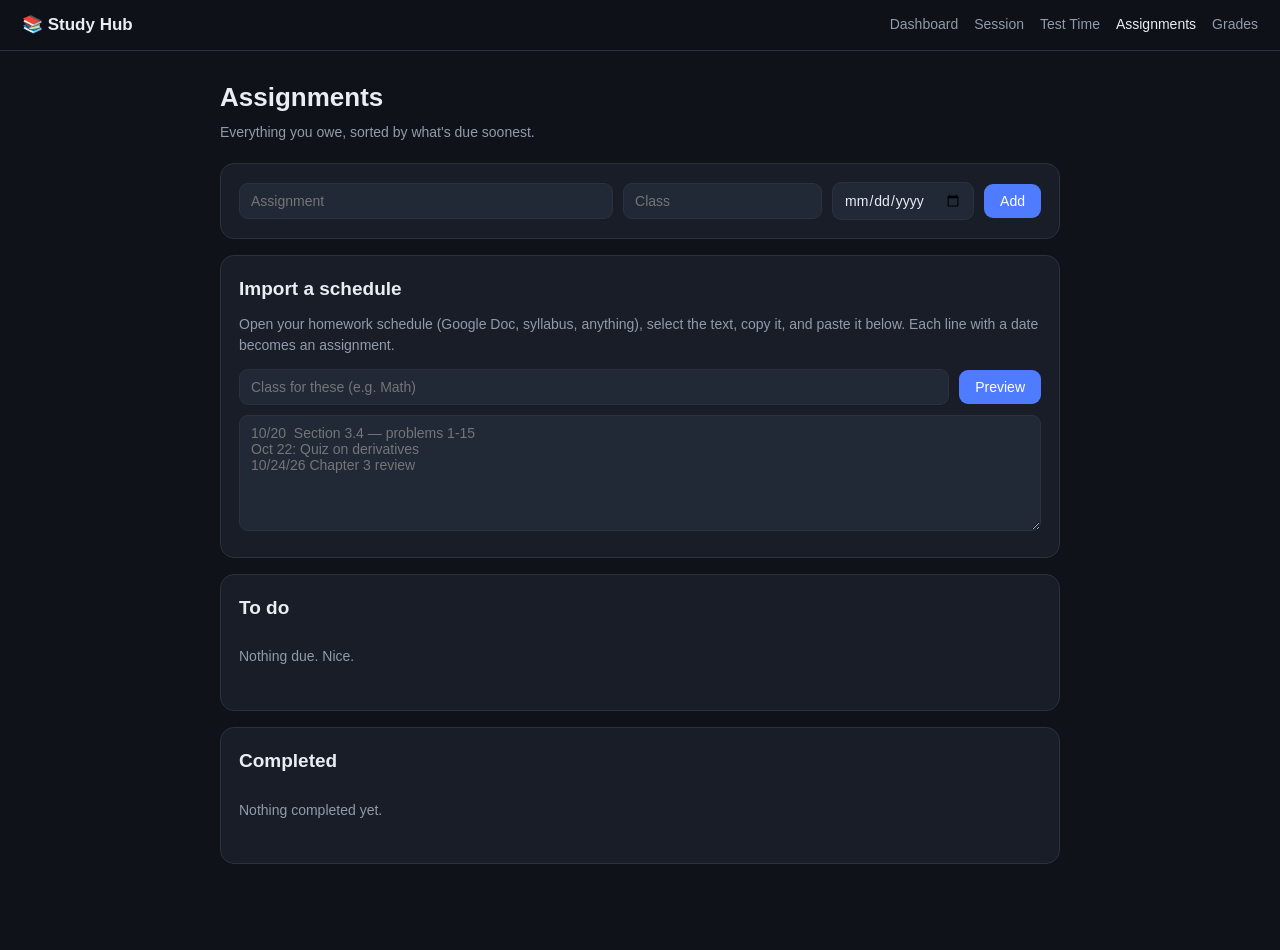
==== assignments.html @ 16845258 "Add Study Hub: dashboard, session planner, test timer, assignments, grades" ====
<!DOCTYPE html>
<html lang="en">
<head>
<meta charset="UTF-8">
<meta name="viewport" content="width=device-width, initial-scale=1.0">
<title>Study Hub — Assignments</title>
<link rel="stylesheet" href="style.css">
</head>
<body>

<nav>
  <a class="logo" href="index.html">📚 Study Hub</a>
  <div class="links">
    <a href="index.html">Dashboard</a>
    <a href="planner.html">Session</a>
    <a href="testtime.html">Test Time</a>
    <a href="assignments.html">Assignments</a>
    <a href="grades.html">Grades</a>
  </div>
</nav>

<main>
  <h1>Assignments</h1>
  <p class="sub">Everything you owe, sorted by what's due soonest.</p>

  <div class="panel">
    <div class="row">
      <label class="sr-only" for="title">Assignment</label>
      <input type="text" id="title" placeholder="Assignment" style="flex:2; min-width:170px;">
      <label class="sr-only" for="className">Class</label>
      <input type="text" id="className" placeholder="Class" style="flex:1; min-width:110px;">
      <label class="sr-only" for="due">Due date</label>
      <input type="date" id="due">
      <button id="add">Add</button>
    </div>
  </div>

  <!-- ============ SCHEDULE IMPORTER ============ -->
  <div class="panel">
    <h2>Import a schedule</h2>
    <p class="sub" style="margin-bottom:12px;">
      Open your homework schedule (Google Doc, syllabus, anything), select the text, copy it,
      and paste it below. Each line with a date becomes an assignment.
    </p>

    <div class="row" style="margin-bottom:10px;">
      <label class="sr-only" for="importClass">Class for imported items</label>
      <input type="text" id="importClass" placeholder="Class for these (e.g. Math)" style="flex:1; min-width:170px;">
      <button id="parseBtn">Preview</button>
    </div>

    <label class="sr-only" for="importText">Paste your schedule</label>
    <textarea id="importText" rows="6" style="width:100%;"
      placeholder="10/20  Section 3.4 — problems 1-15&#10;Oct 22: Quiz on derivatives&#10;10/24/26 Chapter 3 review"></textarea>

    <div id="previewWrap" style="display:none; margin-top:14px;">
      <div id="previewBody"></div>
      <div class="row" style="margin-top:12px;">
        <button id="importBtn">Import selected</button>
        <button class="ghost" id="cancelImport">Cancel</button>
      </div>
    </div>
  </div>

  <div class="panel">
    <h2>To do</h2>
    <div id="todo"></div>
  </div>

  <div class="panel">
    <h2>Completed</h2>
    <div id="done"></div>
  </div>
</main>

<script src="storage.js"></script>
<script src="ui.js"></script>
<script>
let items = load(KEYS.assignments, []);

/* ===================== LIST ===================== */
function render() {
  items.sort((a, b) => (a.due || "9999").localeCompare(b.due || "9999"));

  const todoEl = document.getElementById("todo");
  const doneEl = document.getElementById("done");
  todoEl.innerHTML = ""; doneEl.innerHTML = "";

  const todo = items.filter(i => !i.done);
  const done = items.filter(i => i.done);

  if (todo.length === 0) todoEl.innerHTML = `<p class="empty">Nothing due. Nice.</p>`;
  if (done.length === 0) doneEl.innerHTML = `<p class="empty">Nothing completed yet.</p>`;

  todo.forEach(item => todoEl.appendChild(rowFor(item)));
  done.forEach(item => doneEl.appendChild(rowFor(item)));

  save(KEYS.assignments, items);
}

function rowFor(item) {
  const row = document.createElement("div");
  row.className = "item" + (item.done ? " done" : "");

  let pill = "";
  if (item.due && !item.done) {
    const d = daysUntil(item.due);
    if (d < 0)        pill = `<span class="pill late">${-d}d overdue</span>`;
    else if (d === 0) pill = `<span class="pill late">Due today</span>`;
    else if (d <= 3)  pill = `<span class="pill soon">${d}d left</span>`;
    else              pill = `<span class="pill ok">${d}d left</span>`;
  }

  row.innerHTML = `
    <input type="checkbox" ${item.done ? "checked" : ""} data-check="${item.id}"
           aria-label="Mark ${escapeHtml(item.title)} complete">
    <div class="grow">
      <div class="title">${escapeHtml(item.title)}</div>
      <div class="meta">${escapeHtml(item.className || "—")}${item.due ? " · " + prettyDate(item.due) : ""}</div>
    </div>
    ${pill}
    <button class="danger" data-del="${item.id}" aria-label="Delete assignment">✕</button>`;
  return row;
}

/* ===================== ADD ===================== */
document.getElementById("add").addEventListener("click", add);
document.getElementById("title").addEventListener("keydown", e => { if (e.key === "Enter") add(); });

async function add() {
  const titleEl = document.getElementById("title");
  const title = titleEl.value.trim();
  if (!title) { await uiAlert("Name the assignment first."); titleEl.focus(); return; }
  items.push({
    id: uid(),
    title,
    className: document.getElementById("className").value.trim(),
    due: document.getElementById("due").value,
    done: false
  });
  titleEl.value = "";
  titleEl.focus();
  render();
  uiToast("Assignment added", "good");
}

document.body.addEventListener("click", async e => {
  const el = e.target;
  if (el.dataset.check !== undefined) {
    const item = items.find(i => i.id === el.dataset.check);
    if (item) item.done = el.checked;
    render();
  }
  if (el.dataset.del !== undefined) {
    const item = items.find(i => i.id === el.dataset.del);
    if (item && await uiConfirm(`Delete "${item.title}"?`, "Delete assignment", "Delete")) {
      items = items.filter(i => i.id !== el.dataset.del);
      render();
      uiToast("Deleted");
    }
  }
});

/* ============================================================
   SCHEDULE PARSER

   Takes pasted text and pulls a date + a label out of each line.
   Handles the formats a homework schedule actually uses:
     10/20            10/20/26          2026-10-20
     Oct 20           October 20        Mon 10/20 — Section 3.4
   ============================================================ */
const MONTHS = { jan:1, feb:2, mar:3, apr:4, may:5, jun:6,
                 jul:7, aug:8, sep:9, oct:10, nov:11, dec:12 };

function pad(n) { return String(n).padStart(2, "0"); }
function isoFrom(y, m, d) { return `${y}-${pad(m)}-${pad(d)}`; }

/* A schedule usually has no year on it. If the date already
   passed months ago it almost certainly means next year
   (a spring semester listed in the fall), so shift it. */
function inferYear(month, day) {
  const now = new Date();
  let year = now.getFullYear();
  const diffDays = (new Date(year, month - 1, day) - now) / 86400000;
  if (diffDays < -180) year += 1;
  else if (diffDays > 300) year -= 1;
  return year;
}

function validDate(y, m, d) {
  if (m < 1 || m > 12 || d < 1 || d > 31) return false;
  const dt = new Date(y, m - 1, d);
  return dt.getMonth() === m - 1 && dt.getDate() === d;   // rejects Feb 30 etc.
}

function parseLine(line) {
  const raw = line.trim();
  if (!raw) return null;

  let date = null, matched = "";

  // 1) ISO  2026-10-20
  let m = raw.match(/\b(\d{4})-(\d{1,2})-(\d{1,2})\b/);
  if (m && validDate(+m[1], +m[2], +m[3])) {
    date = isoFrom(+m[1], +m[2], +m[3]); matched = m[0];
  }

  // 2) Numeric  10/20  or  10/20/26
  if (!date) {
    m = raw.match(/\b(\d{1,2})\/(\d{1,2})(?:\/(\d{2,4}))?\b/);
    if (m) {
      const mo = +m[1], d = +m[2];
      const y = m[3] ? (+m[3] < 100 ? 2000 + +m[3] : +m[3]) : inferYear(mo, d);
      if (validDate(y, mo, d)) { date = isoFrom(y, mo, d); matched = m[0]; }
    }
  }

  // 3) Month name  Oct 20 / October 20
  if (!date) {
    m = raw.match(/\b(jan|feb|mar|apr|may|jun|jul|aug|sep|oct|nov|dec)[a-z]*\.?\s+(\d{1,2})\b/i);
    if (m) {
      const mo = MONTHS[m[1].toLowerCase()], d = +m[2];
      const y = inferYear(mo, d);
      if (validDate(y, mo, d)) { date = isoFrom(y, mo, d); matched = m[0]; }
    }
  }

  if (!date) return null;   // no date on this line — skip it

  // Whatever is left over, cleaned up, becomes the label.
  const label = raw
    .replace(matched, " ")
    .replace(/\b(mon|tue|tues|wed|wedn|thu|thur|thurs|fri|sat|sun)[a-z]*\.?/i, " ")
    .replace(/\s+/g, " ")
    .replace(/^[\s\-–—:,.|•*]+/, "")
    .replace(/[\s\-–—:,.|]+$/, "")
    .trim();

  if (!label) return null;  // a bare date with no description isn't useful
  return { date, label };
}

/* ===================== IMPORT UI ===================== */
let parsed = [];

document.getElementById("parseBtn").addEventListener("click", async () => {
  const text = document.getElementById("importText").value;

  if (/^\s*https?:\/\//.test(text.trim())) {
    await uiAlert(
      "Paste the schedule's text, not its link. A web page can't read a Google Doc " +
      "directly — open the doc, select all, copy, and paste it here.",
      "Paste the text instead"
    );
    return;
  }

  parsed = text.split("\n").map(parseLine).filter(Boolean);

  if (parsed.length === 0) {
    await uiAlert(
      "No dates found. Each line needs a date like 10/20, Oct 20, or 2026-10-20, " +
      "followed by what's due.",
      "Nothing to import"
    );
    return;
  }

  document.getElementById("previewBody").innerHTML = `
    <p class="sub" style="margin:0 0 4px;">Found ${parsed.length} item${parsed.length === 1 ? "" : "s"}. Uncheck anything you don't want.</p>
    <table class="preview">
      <tr><th style="width:28px;"></th><th style="width:90px;">Due</th><th>Assignment</th></tr>
      ${parsed.map((p, i) => `
        <tr>
          <td><input type="checkbox" data-row="${i}" checked aria-label="Import ${escapeHtml(p.label)}"></td>
          <td>${prettyDate(p.date)}</td>
          <td>${escapeHtml(p.label)}</td>
        </tr>`).join("")}
    </table>`;
  document.getElementById("previewWrap").style.display = "block";
});

document.getElementById("cancelImport").addEventListener("click", () => {
  document.getElementById("previewWrap").style.display = "none";
  parsed = [];
});

document.getElementById("importBtn").addEventListener("click", () => {
  const className = document.getElementById("importClass").value.trim();
  const picked = [...document.querySelectorAll("[data-row]:checked")].map(c => parsed[+c.dataset.row]);

  let added = 0, skipped = 0;
  picked.forEach(p => {
    // Don't create the same assignment twice if you import again.
    const exists = items.some(i => i.title === p.label && i.due === p.date);
    if (exists) { skipped++; return; }
    items.push({ id: uid(), title: p.label, className, due: p.date, done: false });
    added++;
  });

  document.getElementById("previewWrap").style.display = "none";
  document.getElementById("importText").value = "";
  parsed = [];
  render();

  uiToast(
    `Imported ${added}` + (skipped ? ` · skipped ${skipped} duplicate${skipped === 1 ? "" : "s"}` : ""),
    added ? "good" : null
  );
});

render();
</script>
</body>
</html>
---- style.css ----
:root{
  --bg:#0f1218; --panel:#181d27; --panel2:#212836; --text:#e9edf4; --muted:#929bab;
  --accent:#4f7cff; --good:#35c48a; --warn:#f0b429; --bad:#f2616b; --border:#2a3240;
}
*{box-sizing:border-box;}
body{margin:0; font-family:-apple-system,BlinkMacSystemFont,"Segoe UI",Roboto,Helvetica,Arial,sans-serif;
  background:var(--bg); color:var(--text); line-height:1.55;}
a{color:var(--accent); text-decoration:none;}

nav{position:sticky; top:0; z-index:10; background:rgba(15,18,24,.92); backdrop-filter:blur(8px);
  border-bottom:1px solid var(--border); display:flex; align-items:center; gap:18px; padding:12px 22px;}
nav .logo{font-weight:700; font-size:17px; color:var(--text);}
nav .links{display:flex; gap:16px; margin-left:auto; flex-wrap:wrap;}
nav .links a{color:var(--muted); font-size:14px;}
nav .links a:hover, nav .links a.active{color:var(--text);}

main{max-width:880px; margin:0 auto; padding:26px 20px 70px;}
h1{font-size:26px; margin:0 0 4px;}
h2{font-size:19px; margin:0 0 10px;}
.sub{color:var(--muted); font-size:14px; margin:0 0 20px;}

.panel{background:var(--panel); border:1px solid var(--border); border-radius:14px; padding:18px; margin-bottom:16px;}
.row{display:flex; gap:10px; flex-wrap:wrap; align-items:center;}
.grid{display:grid; gap:12px;}
.stats{grid-template-columns:repeat(auto-fit,minmax(140px,1fr));}
.stat{background:var(--panel2); border-radius:12px; padding:14px 16px;}
.stat .label{color:var(--muted); font-size:12.5px;}
.stat .value{font-size:26px; font-weight:700; margin-top:2px;}

input, select, button, textarea{font-family:inherit; font-size:14px;}
input[type=text], input[type=number], input[type=date], select, textarea{
  background:var(--panel2); color:var(--text); border:1px solid var(--border);
  border-radius:9px; padding:9px 11px;}
input:focus, select:focus, textarea:focus{outline:2px solid var(--accent); outline-offset:-1px;}
button{background:var(--accent); color:#fff; border:none; padding:9px 16px; border-radius:9px; cursor:pointer; font-weight:500;}
button:hover{filter:brightness(1.1);}
button.ghost{background:transparent; border:1px solid var(--border); color:var(--text);}
button.ghost:hover{border-color:var(--accent);}
button.danger{background:transparent; border:1px solid var(--border); color:var(--muted); padding:6px 10px;}
button.danger:hover{border-color:var(--bad); color:var(--bad);}
button:disabled{opacity:.45; cursor:not-allowed; filter:none;}

.item{display:flex; align-items:center; gap:12px; padding:11px 0; border-bottom:1px solid var(--border);}
.item:last-child{border-bottom:none;}
.item .grow{flex:1; min-width:0;}
.item .title{font-weight:500;}
.item .meta{color:var(--muted); font-size:12.5px;}
.item.done .title{text-decoration:line-through; color:var(--muted);}

.pill{display:inline-block; font-size:11.5px; padding:2px 9px; border-radius:20px;}
.pill.soon{background:#3a2f10; color:var(--warn);}
.pill.late{background:#3a1619; color:var(--bad);}
.pill.ok{background:#12301f; color:var(--good);}
.pill.ap{background:#1b2a4d; color:#8fb4ff;}

.empty{color:var(--muted); font-size:14px; padding:10px 0;}

/* Visible to screen readers only — used for labels on inputs
   that show a placeholder instead of a visible label. */
.sr-only{position:absolute; width:1px; height:1px; padding:0; margin:-1px;
  overflow:hidden; clip:rect(0,0,0,0); white-space:nowrap; border:0;}

/* Session runner */
.runner{text-align:center; padding:26px 16px;}
.runner .task{font-size:22px; font-weight:600; margin-bottom:6px;}
.runner .clock{font-size:70px; font-weight:700; letter-spacing:2px; font-variant-numeric:tabular-nums;}
.runner .upnext{color:var(--muted); font-size:14px; margin-top:8px;}
.bar{height:8px; background:var(--panel2); border-radius:20px; overflow:hidden; margin:16px 0;}
.bar > div{height:100%; background:var(--accent); width:0%; transition:width .3s;}

/* ===== Three-column layout (session page) ===== */
.cols{display:grid; grid-template-columns:230px minmax(0,1fr) 260px; gap:16px; align-items:start;}
@media(max-width:900px){ .cols{grid-template-columns:1fr;} }
main.wide{max-width:1180px;}
.side .panel{padding:14px;}
.side h2{font-size:15px;}
.side .meta{font-size:12px;}

/* Input with a unit label like "min" attached */
.with-unit{position:relative; display:inline-flex; align-items:center;}
.with-unit input{padding-right:40px; width:100%;}
.with-unit .unit{position:absolute; right:11px; color:var(--muted); font-size:12.5px; pointer-events:none;}

.chipwrap{display:flex; flex-wrap:wrap; gap:7px;}
.chip{background:var(--panel2); border:1px solid var(--border); color:var(--text);
  border-radius:20px; padding:6px 12px; font-size:13px; cursor:pointer;}
.chip:hover{border-color:var(--accent);}

.stack{display:flex; flex-direction:column; gap:9px;}
.stack select, .stack input{width:100%;}
.stack button{width:100%;}

/* Compact assignment card in the right sidebar */
.mini{border:1px solid var(--border); border-radius:10px; padding:10px; margin-bottom:9px;
  background:var(--panel2);}
.mini .title{font-size:13.5px; font-weight:500; line-height:1.3;}
.mini .meta{font-size:11.5px; color:var(--muted); margin:2px 0 8px;}
.mini .row{gap:6px; flex-wrap:nowrap;}
.mini .with-unit{flex:1;}
.mini input{padding:6px 8px; font-size:13px;}
.mini button{padding:6px 10px; font-size:13px;}

/* Inline grade editing */
select.inline{background:transparent; border:1px solid transparent; padding:3px 6px;
  border-radius:7px; color:var(--text); font-size:13px;}
select.inline:hover{border-color:var(--border); background:var(--panel2);}

/* ===== Dialogs and toasts ===== */
.overlay{position:fixed; inset:0; background:rgba(5,7,11,.66); backdrop-filter:blur(3px);
  display:flex; align-items:center; justify-content:center; padding:20px; z-index:100;
  animation:fade .15s ease;}
.overlay.leaving{opacity:0; transition:opacity .15s;}
.dialog{background:var(--panel); border:1px solid var(--border); border-radius:16px;
  padding:22px; width:100%; max-width:430px; max-height:80vh; overflow:auto;
  animation:pop .16s ease;}
.dialog h3{margin:0 0 10px; font-size:18px;}
.dialog-body p{margin:0 0 6px; color:var(--text); font-size:14.5px;}
.dialog-actions{display:flex; justify-content:flex-end; gap:9px; margin-top:18px;}
button.danger-solid{background:var(--bad);}
@keyframes fade{from{opacity:0}to{opacity:1}}
@keyframes pop{from{opacity:0; transform:translateY(8px) scale(.98)}to{opacity:1; transform:none}}

.choose-row{display:flex; gap:10px; align-items:flex-start; padding:9px 0;
  border-bottom:1px solid var(--border); cursor:pointer;}
.choose-row:last-child{border-bottom:none;}
.choose-label{display:block; font-size:14px;}
.choose-sub{display:block; font-size:12px; color:var(--muted);}

.toasts{position:fixed; bottom:20px; left:50%; transform:translateX(-50%);
  display:flex; flex-direction:column; gap:8px; z-index:200; align-items:center;}
.toast{background:var(--panel2); border:1px solid var(--border); color:var(--text);
  padding:10px 16px; border-radius:10px; font-size:13.5px; box-shadow:0 6px 20px rgba(0,0,0,.4);
  animation:pop .18s ease;}
.toast.good{border-color:var(--good);}
.toast.bad{border-color:var(--bad);}
.toast.leaving{opacity:0; transition:opacity .3s;}

/* Import preview table */
.preview{width:100%; border-collapse:collapse; font-size:13px; margin-top:10px;}
.preview th{text-align:left; color:var(--muted); font-weight:500; font-size:11.5px;
  text-transform:uppercase; padding:6px 4px; border-bottom:1px solid var(--border);}
.preview td{padding:7px 4px; border-bottom:1px solid var(--border);}
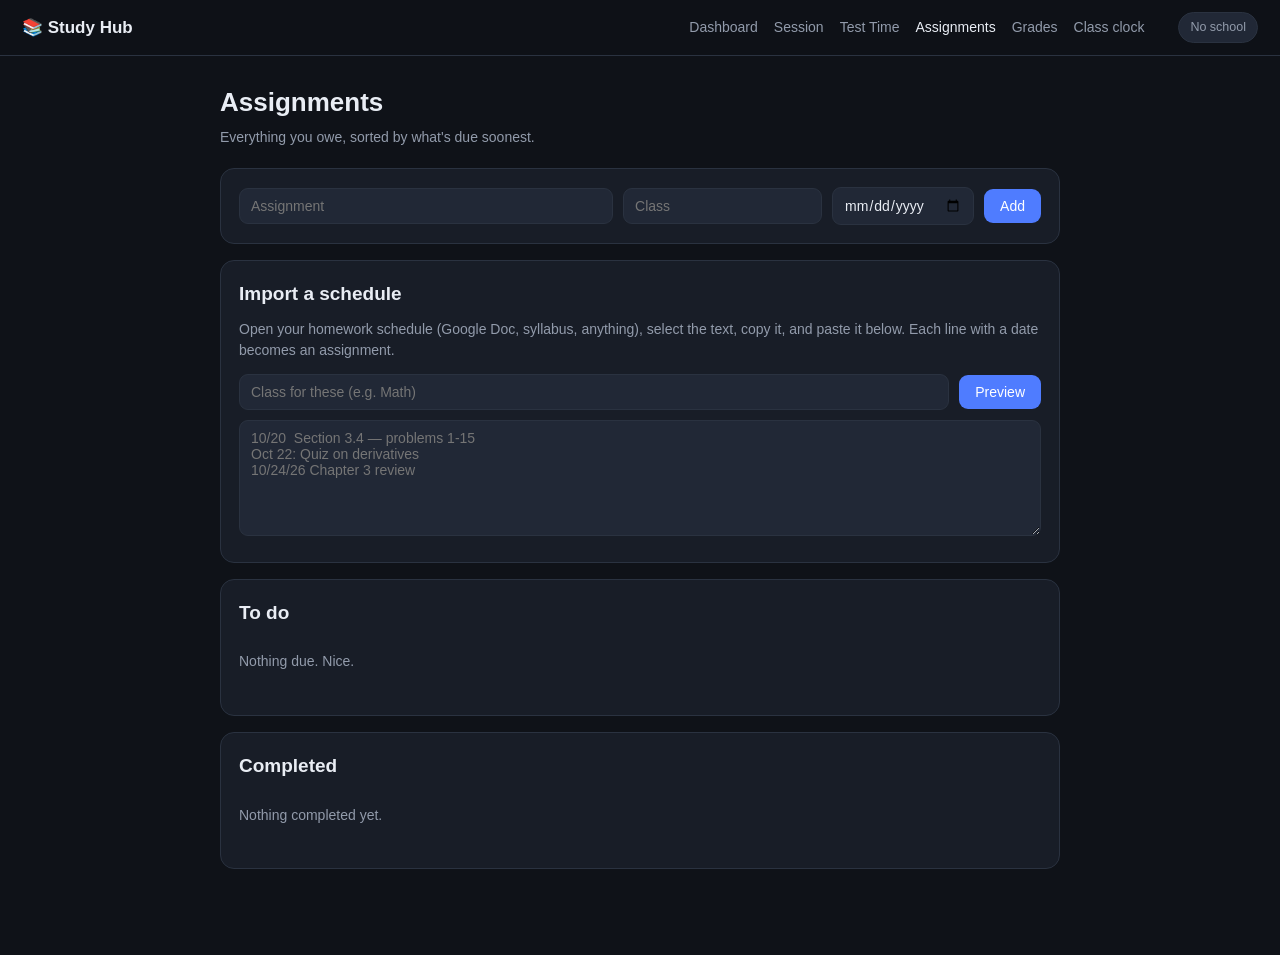
==== commit d513134e: "Add class clock with A/B rotation, period mapping, and nav countdown widget" ====
--- a/assignments.html
+++ b/assignments.html
@@ -16,6 +16,7 @@
     <a href="testtime.html">Test Time</a>
     <a href="assignments.html">Assignments</a>
     <a href="grades.html">Grades</a>
+    <a href="clock.html">Class clock</a>
   </div>
 </nav>
 
@@ -75,6 +76,7 @@
 
 <script src="storage.js"></script>
 <script src="ui.js"></script>
+<script src="schedule.js"></script>
 <script>
 let items = load(KEYS.assignments, []);
 
--- a/style.css
+++ b/style.css
@@ -135,6 +135,18 @@
 .toast.bad{border-color:var(--bad);}
 .toast.leaving{opacity:0; transition:opacity .3s;}
 
+/* Class-clock widget in the nav corner */
+.classwidget{margin-left:16px; background:var(--panel2); border:1px solid var(--border);
+  color:var(--muted); font-size:12.5px; padding:5px 11px; border-radius:20px;
+  white-space:nowrap; font-variant-numeric:tabular-nums;}
+.classwidget:hover{border-color:var(--accent); color:var(--text);}
+.classwidget.urgent{border-color:var(--warn); color:var(--warn);}
+@media(max-width:700px){ .classwidget{display:none;} }
+
+/* Period-time editor rows */
+#blockEditor input[type=time]{width:120px;}
+#blockEditor .item{flex-wrap:wrap;}
+
 /* Import preview table */
 .preview{width:100%; border-collapse:collapse; font-size:13px; margin-top:10px;}
 .preview th{text-align:left; color:var(--muted); font-weight:500; font-size:11.5px;
